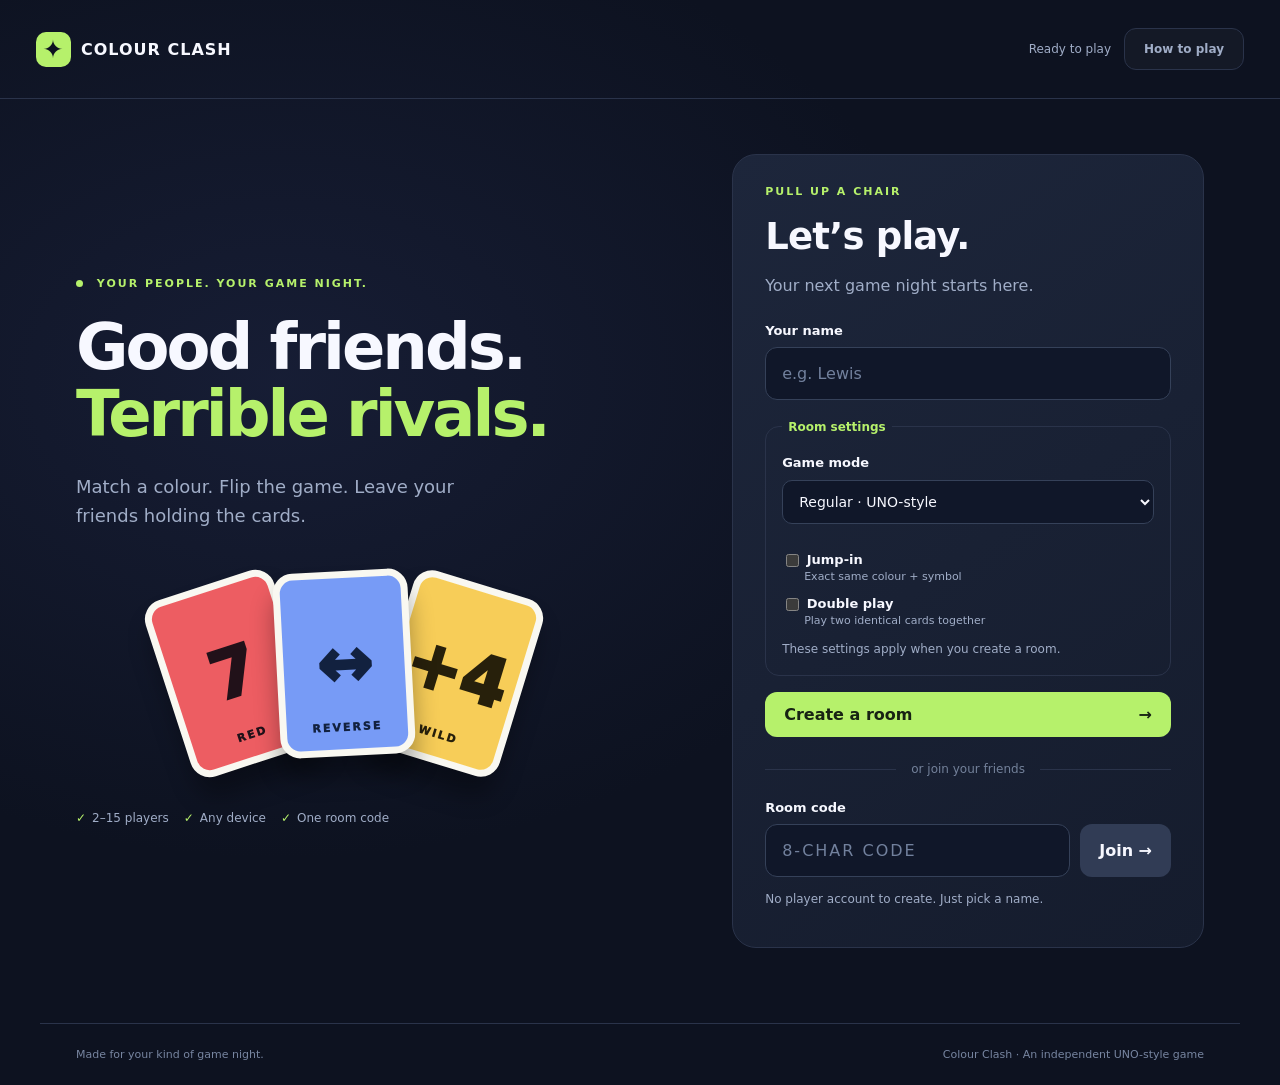
==== index.html @ d283948d "Add files via upload" ====
<!doctype html>
<html lang="en">
<head>
<meta charset="utf-8"><meta name="viewport" content="width=device-width, initial-scale=1, viewport-fit=cover">
<meta name="theme-color" content="#12182a"><meta name="apple-mobile-web-app-capable" content="yes"><meta name="apple-mobile-web-app-title" content="Colour Clash">
<meta name="description" content="A colourful card night with your friends. Private rooms for 2–15 players.">
<link rel="manifest" href="manifest.webmanifest"><link rel="apple-touch-icon" href="icon-180.png"><link rel="icon" href="icon-192.png"><link rel="stylesheet" href="style.css">
<title>Colour Clash · Game night, anywhere</title>
<script src="config.js" defer></script><script src="supabase.js" defer></script><script src="app.js" defer></script>
</head>
<body>
<header class="topbar"><a class="brand" href="./" aria-label="Colour Clash home"><span class="brandmark">✦</span> COLOUR CLASH</a><div class="topright"><span id="connection" class="status">Ready to play</span><button id="install" class="quiet" hidden>Install app</button><button id="help" class="quiet">How to play</button></div></header>
<main>
<section id="home" class="home">
 <div class="intro"><div class="eyebrow"><span class="dot"></span> YOUR PEOPLE. YOUR GAME NIGHT.</div><h1>Good friends.<br><span>Terrible rivals.</span></h1><p>Match a colour. Flip the game. Leave your friends holding the cards.</p><div class="hero-cards" aria-hidden="true"><div class="hero-card red">7<span>RED</span></div><div class="hero-card blue">↔<span>REVERSE</span></div><div class="hero-card yellow">+4<span>WILD</span></div></div><div class="features"><span>2–15 players</span><span>Any device</span><span>One room code</span></div></div>
 <div class="entry panel"><span class="eyebrow">PULL UP A CHAIR</span><h2>Let’s play.</h2><p class="muted">Your next game night starts here.</p><label for="name">Your name</label><input id="name" maxlength="20" autocomplete="nickname" placeholder="e.g. Lewis"><fieldset class="settings"><legend>Room settings</legend><label for="mode">Game mode</label><select id="mode"><option value="regular">Regular · UNO-style</option><option value="mercy">No Mercy · UNO-style</option></select><label class="switch"><input id="jumpSetting" type="checkbox"> Jump-in <small>Exact same colour + symbol</small></label><label class="switch"><input id="doubleSetting" type="checkbox"> Double play <small>Play two identical cards together</small></label><p class="small muted">These settings apply when you create a room.</p></fieldset><button id="create" class="primary big">Create a room <span>→</span></button><div class="divider">or join your friends</div><label for="code">Room code</label><div class="joinrow"><input id="code" maxlength="8" autocapitalize="characters" autocomplete="off" spellcheck="false" placeholder="8-CHAR CODE"><button id="join" class="secondary">Join →</button></div><p class="small muted">No player account to create. Just pick a name.</p><button id="resume" class="quiet" hidden>Rejoin your last room →</button><div id="setup" class="notice" hidden>The owner needs to finish setup. Open <strong>START-HERE.html</strong> in the downloaded game folder for instructions.</div></div>
</section>
<section id="room" hidden>
 <div class="roomhead"><div><div class="eyebrow">PRIVATE TABLE · <span id="count"></span></div><h1 id="roomTitle">The waiting room</h1></div><div class="roomtools"><button id="share" class="secondary">Copy invite</button><button id="leave" class="quiet">Leave room</button></div></div>
 <div class="roomcode">ROOM CODE <strong id="roomCode"></strong><span>Share the code with your friends.</span></div>
 <div id="roomSettings" class="roombadges"></div><div id="players" class="players"></div>
 <div id="lobby" class="panel lobby"><div class="eyebrow">GET EVERYONE IN</div><h2>Room for the whole group.</h2><p id="lobbyText" class="muted"></p><button id="start" class="primary big">Deal the cards →</button><p class="small muted">Two decks. Seven cards each. One winner.</p></div>
 <div id="game" hidden>
  <div class="table"><div class="tabletop"><span id="turnText"></span><span id="timer"></span></div><div class="piles"><div><div class="card back"><span>✦</span></div><p>DRAW PILE</p></div><div><div id="discard"></div><p id="currentColor"></p></div></div><div id="direction" class="muted"></div><p id="event" class="event" role="status"></p></div>
  <div id="winner" class="panel winner" hidden><h2 id="winnerText"></h2><button id="rematch" class="primary">Back to lobby / rematch</button></div>
  <div class="handhead"><div><h2>Your hand <span id="handCount"></span></h2><span id="hint" class="muted"></span></div><div class="actions"><label id="doubleLabel" class="uno" hidden><input id="doublePlay" type="checkbox"> Play two</label><label class="uno"><input id="uno" type="checkbox"> Call ONE CARD</label><button id="rouletteButton" class="secondary" hidden>Choose roulette colour</button><button id="draw" class="secondary">Draw 1</button><button id="pass" class="secondary" hidden>Pass turn</button></div></div>
  <div id="hand" class="hand" aria-label="Your cards"></div>
 </div>
</section>
</main>
<footer>Made for your kind of game night. <span>Colour Clash · An independent UNO-style game</span></footer>
<div id="toast" class="toast" role="alert" hidden></div>
<dialog id="colors"><div class="eyebrow">WILD MOVE</div><h2 id="colorTitle">Choose the next colour.</h2><div class="colorchoices"><button data-color="red" class="red">Red ●</button><button data-color="yellow" class="yellow">Yellow ◆</button><button data-color="green" class="green">Green ▲</button><button data-color="blue" class="blue">Blue ■</button></div><button id="cancelColor" class="quiet">Cancel</button></dialog>
<dialog id="targets"><h2>Swap hands with…</h2><div id="targetList" class="targetlist"></div><button id="cancelTarget" class="quiet">Cancel</button></dialog>
<dialog id="rules"><h2>A quick table talk.</h2><p>Match the colour or symbol of the top card. Be the first to empty your hand.</p><ul><li><b>Skip</b> misses the next player. <b>Reverse</b> changes direction (acts as Skip with two players).</li><li><b>Regular:</b> draw one, then play that drawn card or pass. +2 / +4 draws skip the recipient. No penalty stacking. Wild +4 requires having no cards of the current colour.</li><li><b>No Mercy:</b> draw until a playable card, then play it. Stack an equal-or-higher draw card, or take the full penalty and miss your turn. At 25 cards you are eliminated.</li><li><b>No Mercy extras:</b> 7 swaps hands; 0 passes everyone's hands; Discard All removes that colour; Skip All gives you another turn. There are coloured +4, Wild Reverse +4, +6, +10 and Colour Roulette cards.</li><li><b>Roulette:</b> the next player chooses a colour and draws until it appears, then misses their turn. Wild cards do not match.</li><li><b>Jump-in, if on:</b> play an exact colour-and-symbol match out of turn. Play continues from you. Not available while a draw stack or roulette is pending.</li><li><b>Double play, if on:</b> tick Play two, then select one of two identical cards. Draw amounts add; other effects happen once. After drawing, you can play only the drawn card.</li><li>Tick <b>Call ONE CARD</b> before leaving one card in the hand you are playing. Forget and you automatically draw two. Swap/pass effects do not trigger extra calls.</li><li>Each turn lasts two minutes. On timeout, you take any pending penalty, or draw one if you have not drawn, then pass. Roulette timeout chooses red.</li></ul><p class="small muted">House-rule adaptation for 2–15 players, using two decks. Finishing your hand wins immediately, before its final action. UNO calls are automatic penalties; there are no challenges or points. Online connection required.</p><h3>Add to your home screen</h3><p><b>iPhone:</b> Open in Safari → Share → Add to Home Screen → Add. Enable Open as Web App if shown.</p><p><b>Android:</b> Open in Chrome → ⋮ → Add to home screen / Install app.</p><p class="small muted">Install before joining a room. A home-screen app may have a separate player session from your browser. Keep the app open during your turn.</p><button id="closeRules" class="primary">Got it</button></dialog>
</body></html>
---- style.css ----
:root{color-scheme:dark;--bg:#0d1220;--panel:#171e30;--line:#2a334a;--text:#f7f8ff;--muted:#a0adc7;--accent:#b6f16b}*{box-sizing:border-box}body{margin:0;background:radial-gradient(ellipse at 22% 35%,#20284980,transparent 48%),var(--bg);color:var(--text);font-family:Inter,ui-sans-serif,system-ui,-apple-system,BlinkMacSystemFont,"Segoe UI",sans-serif;min-height:100vh}button,input{font:inherit}button{cursor:pointer;border:0;border-radius:12px;padding:13px 19px;font-weight:750;transition:transform .15s,background .15s}button:hover:not(:disabled){transform:translateY(-2px)}button:disabled{opacity:.42;cursor:not-allowed}button:focus-visible,a:focus-visible,input:focus-visible{outline:3px solid #b6f16b;outline-offset:4px}[hidden]{display:none!important}.topbar{max-width:1300px;margin:auto;padding:28px 36px;display:flex;align-items:center;justify-content:space-between;border-bottom:1px solid var(--line);gap:12px}.brand{font-size:16px;letter-spacing:1px;font-weight:900;display:flex;align-items:center;gap:10px;color:inherit;text-decoration:none}.brandmark{background:var(--accent);color:var(--bg);font-size:25px;border-radius:10px;width:35px;height:35px;display:grid;place-items:center}.topright{display:flex;align-items:center;gap:13px}.status{font-size:12px;color:var(--muted)}main{max-width:1200px;margin:auto;padding:55px 36px}.home{display:grid;grid-template-columns:1.2fr 1fr;gap:90px;align-items:center;min-height:610px}.eyebrow{font-size:11px;font-weight:800;letter-spacing:2px;color:var(--accent)}.dot{display:inline-block;width:7px;height:7px;border-radius:50%;background:var(--accent);margin-right:8px}h1{font-size:clamp(40px,5vw,68px);line-height:1.06;letter-spacing:-3px;margin:24px 0}h1 span{color:var(--accent)}h2{font-size:27px;letter-spacing:-.8px;margin:12px 0}.intro>p{font-size:18px;line-height:1.6;max-width:390px;color:var(--muted)}.hero-cards{height:245px;display:flex;justify-content:center;align-items:center;margin:20px 30px 15px 0}.hero-card{width:135px;height:185px;border:7px solid #f9f8f1;border-radius:20px;display:flex;align-items:center;justify-content:center;position:relative;box-shadow:0 20px 25px #0005;font-size:67px;font-weight:950}.hero-card span{position:absolute;bottom:15px;font-size:11px;letter-spacing:2px}.hero-card:first-child{transform:rotate(-18deg);margin-right:-23px}.hero-card:nth-child(2){transform:rotate(-3deg) translateY(-10px);z-index:1}.hero-card:last-child{transform:rotate(17deg);margin-left:-23px}.red{background:#ed5d62;color:#211119}.yellow{background:#f7cd58;color:#27200b}.green{background:#78d5a3;color:#0d2820}.blue{background:#779bf6;color:#12213f}.wild{background:conic-gradient(from 30deg,#779bf6,#78d5a3,#f7cd58,#ed5d62,#779bf6);color:#141a29}.features{display:flex;gap:15px;color:var(--muted);font-size:12px}.features span:before{content:'✓';color:var(--accent);margin-right:6px}.panel{background:linear-gradient(145deg,#1d263b,#151c2d);border:1px solid var(--line);border-radius:24px;padding:32px}.entry h2{font-size:37px;margin-top:16px}.muted{color:var(--muted)}p{line-height:1.55}.small{font-size:12px;line-height:1.7}.entry label{display:block;margin:24px 0 9px;font-size:13px;font-weight:700}input:not([type=checkbox]){width:100%;min-width:0;padding:16px;border:1px solid #354159;border-radius:12px;background:#101729;color:var(--text);font-size:16px}input::placeholder{color:#72819d}.primary{background:var(--accent);color:#172313}.secondary{background:#313c55;color:#f7f8ff}.quiet{background:#ffffff07;color:var(--muted);border:1px solid var(--line);font-size:12px}.big{width:100%;margin-top:16px;display:flex;justify-content:space-between;align-items:center}.divider{display:flex;align-items:center;gap:15px;color:#73819a;font-size:12px;margin-top:25px}.divider:before,.divider:after{content:'';height:1px;flex:1;background:var(--line)}.joinrow{display:flex;gap:10px}.joinrow button{white-space:nowrap}#code{text-transform:uppercase;letter-spacing:2px}.notice{background:#493d22;border:1px solid #856f35;padding:13px;margin-top:16px;border-radius:12px;font-size:13px}footer{max-width:1200px;margin:20px auto 0;padding:24px 36px;border-top:1px solid var(--line);font-size:11px;color:#7785a0;display:flex;justify-content:space-between;gap:15px}.roomhead{display:flex;justify-content:space-between;align-items:center;gap:12px}.roomhead h1{font-size:38px;letter-spacing:-1.5px;margin:12px 0 22px}.roomtools{display:flex;gap:10px}.roomcode{display:flex;gap:18px;align-items:center;font-size:11px;color:var(--muted);letter-spacing:1px}.roomcode strong{font-size:24px;color:var(--accent);letter-spacing:4px}.roomcode span{letter-spacing:0}.players{display:flex;gap:10px;overflow-x:auto;padding:22px 2px}.player{min-width:110px;background:var(--panel);padding:12px;border-radius:14px;border:1px solid var(--line)}.player.active{border-color:var(--accent);background:#263527}.player .avatar{display:inline-grid;place-items:center;width:26px;height:26px;border-radius:50%;background:#35445e;margin-right:6px;font-size:12px;font-weight:800}.player b{font-size:13px;overflow-wrap:anywhere}.player p{margin:8px 0 0;font-size:11px;color:var(--muted)}.lobby{text-align:center;padding:55px 25px}.lobby .big{max-width:290px;margin:25px auto 15px}.table{border:1px solid #354d48;background:radial-gradient(ellipse,#24403c,#172f30 60%,#142b2b);border-radius:28px;min-height:330px;text-align:center;padding:22px 30px;box-shadow:inset 0 0 0 7px #ffffff03}.tabletop{display:flex;justify-content:space-between;font-size:13px;color:#daead8;font-weight:750}.piles{display:flex;gap:55px;justify-content:center;margin:25px 0 8px}.piles p{font-size:10px;font-weight:850;letter-spacing:2px}.card{width:92px;height:133px;border:5px solid #f4f4eb;border-radius:13px;display:inline-flex;align-items:center;justify-content:center;font-size:33px;font-weight:950;box-shadow:0 7px 10px #0003;position:relative;flex-shrink:0}.card small{position:absolute;bottom:9px;font-size:9px;letter-spacing:.6px}.card .corner{position:absolute;left:6px;top:6px;font-size:13px}.card.back{background:repeating-linear-gradient(45deg,#273f50,#273f50 5px,#1d3443 5px,#1d3443 10px);color:var(--accent)}.card.back span{font-size:60px}.event{font-size:13px;color:#dde9d9;margin-bottom:0;min-height:21px}.handhead{display:flex;align-items:center;justify-content:space-between;gap:15px;margin-top:25px}.handhead h2{font-size:22px}.handhead h2 span{font-size:13px;color:var(--muted);font-weight:500;margin-left:8px}.handhead .muted{font-size:12px}.actions{display:flex;align-items:center;gap:10px}.uno{font-size:12px;background:#263427;color:#b6f16b;border:1px solid #405e32;border-radius:10px;padding:12px;white-space:nowrap}input[type=checkbox]{accent-color:#b6f16b;vertical-align:middle}.hand{display:flex;gap:10px;overflow-x:auto;padding:23px 4px 25px;min-height:183px}.hand .card{padding:0}.hand .card:disabled{opacity:.45}.hand .card:not(:disabled){box-shadow:0 0 0 2px #b6f16b,0 8px 12px #0005}.winner{text-align:center;margin-top:20px;border-color:var(--accent)}dialog{width:min(520px,92vw);border:1px solid #46516d;border-radius:24px;background:#1b2337;color:var(--text);padding:30px;max-height:85dvh}dialog::backdrop{background:#020711bb;backdrop-filter:blur(7px)}dialog p,dialog li{color:var(--muted);line-height:1.7;font-size:14px}dialog li{margin:8px 0}dialog ul{padding-left:20px}.colorchoices{display:grid;grid-template-columns:1fr 1fr;gap:10px;margin:24px 0}.toast{position:fixed;bottom:25px;left:50%;transform:translateX(-50%);background:#faf4e6;color:#192132;border-radius:14px;padding:16px 24px;box-shadow:0 12px 40px #0008;width:max-content;max-width:90vw;z-index:20;font-size:14px}body.waiting{cursor:progress}@media(max-width:800px){.home{gap:35px;grid-template-columns:1fr 1fr}main{padding:35px 22px}.topbar{padding:20px 22px}.intro h1{font-size:48px}.hero-card{width:100px;height:145px;font-size:48px}.hero-cards{height:200px}.features{flex-wrap:wrap;gap:10px}.panel{padding:24px}.status{display:none}.handhead{align-items:flex-start;flex-direction:column}.actions{width:100%;flex-wrap:wrap}.roomtools{flex-wrap:wrap}.roomcode span{display:none}}@media(max-width:580px){.home{grid-template-columns:1fr;gap:25px;min-height:0}.intro h1{font-size:48px;margin:20px 0}.intro>p{font-size:16px}.hero-cards{height:170px;margin:15px auto}.hero-card{width:100px;height:139px;font-size:48px}.features{justify-content:center}.entry{margin-top:8px}.brand{font-size:12px;letter-spacing:.5px}.topright{gap:5px}.topright .quiet{font-size:10px;padding:10px}.topbar{padding:16px}.brandmark{width:28px;height:28px;font-size:22px}main{padding:25px 16px}.roomhead{align-items:flex-start}.roomhead h1{font-size:28px}.roomtools{max-width:120px;justify-content:flex-end}.roomtools button{font-size:11px;padding:10px}.roomcode{gap:10px}.roomcode strong{font-size:21px}.table{padding:20px 14px;border-radius:21px}.piles{gap:42px}.tabletop{font-size:12px}.hand{margin-right:-16px}.card{width:82px;height:119px}.actions button{padding:12px;font-size:12px}.uno{padding:11px;font-size:11px}footer{padding:22px 16px;flex-direction:column;font-size:10px}.handhead h2{margin-top:0}}@media(prefers-reduced-motion:reduce){*{transition:none!important}}

.settings{border:1px solid var(--line);border-radius:14px;margin:20px 0 0;padding:16px}.settings legend{font-size:12px;color:var(--accent);font-weight:700;padding:0 6px}.settings label{margin:5px 0 10px}.settings select{width:100%;background:#101729;color:var(--text);border:1px solid #354159;border-radius:10px;padding:12px;font:inherit;font-size:14px;margin-bottom:15px}.settings .switch{font-size:13px;margin:12px 0}.switch small{display:block;font-weight:400;color:var(--muted);margin-left:22px;font-size:11px}.settings p{margin-bottom:0}.roombadges{display:flex;flex-wrap:wrap;gap:8px;margin-top:15px}.roombadges span{font-size:11px;padding:6px 10px;background:#242e45;color:#c6d4ec;border-radius:6px}.player.out{opacity:.45}.targetlist{display:grid;gap:9px;margin:20px 0;max-height:45vh;overflow:auto}.card.long{font-size:24px}.entry{padding-top:25px;padding-bottom:25px}.intro{align-self:center}.handhead{flex-wrap:wrap}.actions{flex-wrap:wrap}.handhead .actions{max-width:650px}
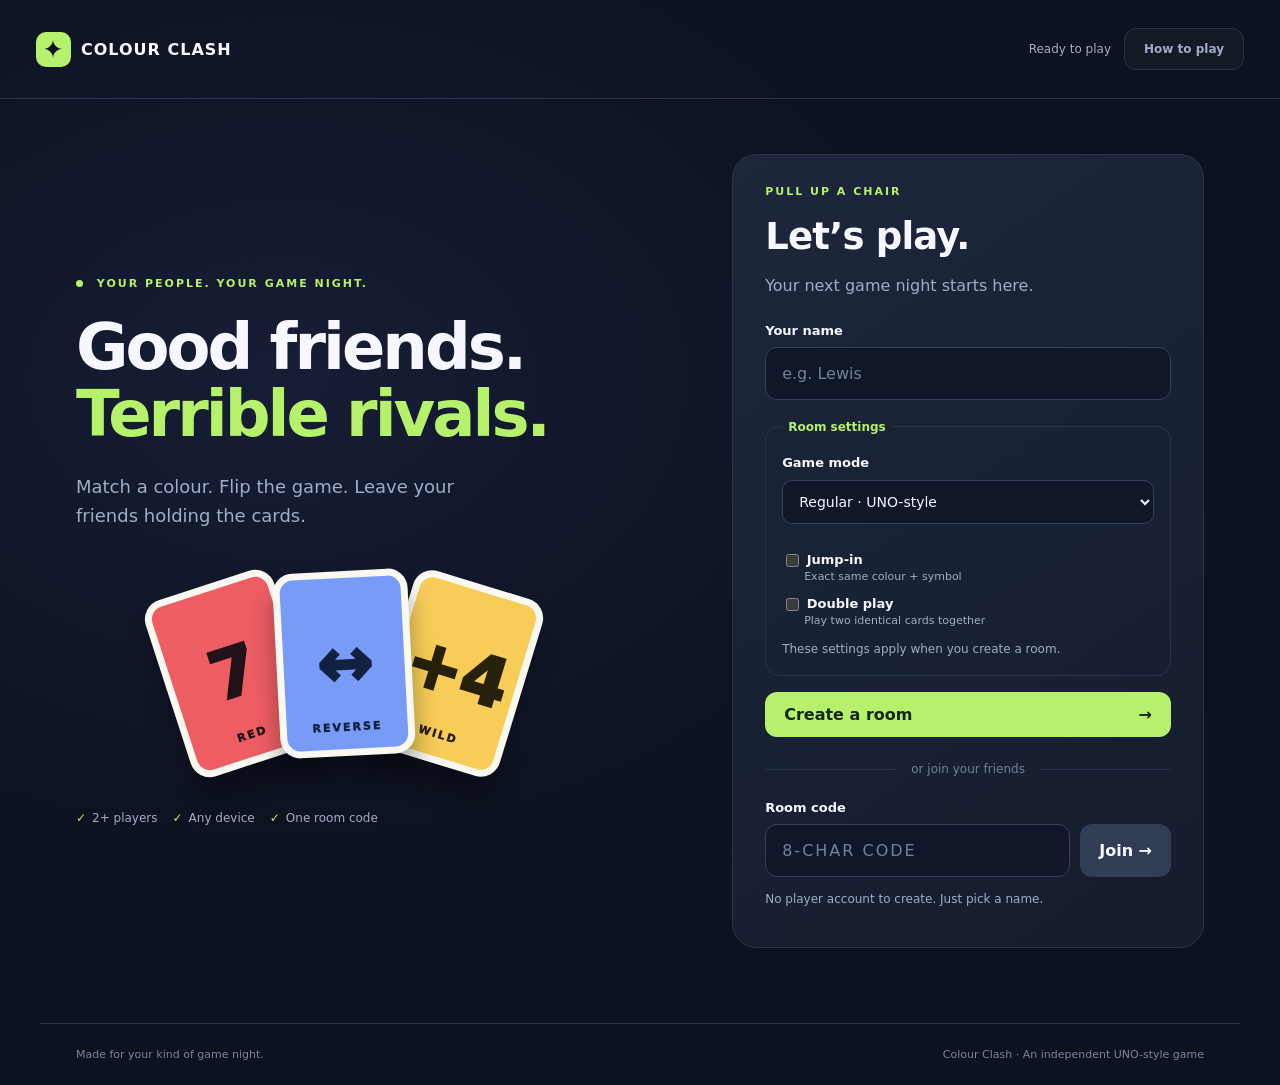
==== commit 6c2e2c45: "Add files via upload" ====
--- a/index.html
+++ b/index.html
@@ -3,7 +3,7 @@
 <head>
 <meta charset="utf-8"><meta name="viewport" content="width=device-width, initial-scale=1, viewport-fit=cover">
 <meta name="theme-color" content="#12182a"><meta name="apple-mobile-web-app-capable" content="yes"><meta name="apple-mobile-web-app-title" content="Colour Clash">
-<meta name="description" content="A colourful card night with your friends. Private rooms for 2–15 players.">
+<meta name="description" content="A colourful card night with your friends. Private rooms for 2+ players.">
 <link rel="manifest" href="manifest.webmanifest"><link rel="apple-touch-icon" href="icon-180.png"><link rel="icon" href="icon-192.png"><link rel="stylesheet" href="style.css">
 <title>Colour Clash · Game night, anywhere</title>
 <script src="config.js" defer></script><script src="supabase.js" defer></script><script src="app.js" defer></script>
@@ -12,14 +12,14 @@
 <header class="topbar"><a class="brand" href="./" aria-label="Colour Clash home"><span class="brandmark">✦</span> COLOUR CLASH</a><div class="topright"><span id="connection" class="status">Ready to play</span><button id="install" class="quiet" hidden>Install app</button><button id="help" class="quiet">How to play</button></div></header>
 <main>
 <section id="home" class="home">
- <div class="intro"><div class="eyebrow"><span class="dot"></span> YOUR PEOPLE. YOUR GAME NIGHT.</div><h1>Good friends.<br><span>Terrible rivals.</span></h1><p>Match a colour. Flip the game. Leave your friends holding the cards.</p><div class="hero-cards" aria-hidden="true"><div class="hero-card red">7<span>RED</span></div><div class="hero-card blue">↔<span>REVERSE</span></div><div class="hero-card yellow">+4<span>WILD</span></div></div><div class="features"><span>2–15 players</span><span>Any device</span><span>One room code</span></div></div>
- <div class="entry panel"><span class="eyebrow">PULL UP A CHAIR</span><h2>Let’s play.</h2><p class="muted">Your next game night starts here.</p><label for="name">Your name</label><input id="name" maxlength="20" autocomplete="nickname" placeholder="e.g. Lewis"><fieldset class="settings"><legend>Room settings</legend><label for="mode">Game mode</label><select id="mode"><option value="regular">Regular · UNO-style</option><option value="mercy">No Mercy · UNO-style</option></select><label class="switch"><input id="jumpSetting" type="checkbox"> Jump-in <small>Exact same colour + symbol</small></label><label class="switch"><input id="doubleSetting" type="checkbox"> Double play <small>Play two identical cards together</small></label><p class="small muted">These settings apply when you create a room.</p></fieldset><button id="create" class="primary big">Create a room <span>→</span></button><div class="divider">or join your friends</div><label for="code">Room code</label><div class="joinrow"><input id="code" maxlength="8" autocapitalize="characters" autocomplete="off" spellcheck="false" placeholder="8-CHAR CODE"><button id="join" class="secondary">Join →</button></div><p class="small muted">No player account to create. Just pick a name.</p><button id="resume" class="quiet" hidden>Rejoin your last room →</button><div id="setup" class="notice" hidden>The owner needs to finish setup. Open <strong>START-HERE.html</strong> in the downloaded game folder for instructions.</div></div>
+ <div class="intro"><div class="eyebrow"><span class="dot"></span> YOUR PEOPLE. YOUR GAME NIGHT.</div><h1>Good friends.<br><span>Terrible rivals.</span></h1><p>Match a colour. Flip the game. Leave your friends holding the cards.</p><div class="hero-cards" aria-hidden="true"><div class="hero-card red">7<span>RED</span></div><div class="hero-card blue">↔<span>REVERSE</span></div><div class="hero-card yellow">+4<span>WILD</span></div></div><div class="features"><span>2+ players</span><span>Any device</span><span>One room code</span></div></div>
+ <div class="entry panel"><span class="eyebrow">PULL UP A CHAIR</span><h2>Let’s play.</h2><p class="muted">Your next game night starts here.</p><label for="name">Your name</label><input id="name" maxlength="20" autocomplete="nickname" placeholder="e.g. Lewis"><fieldset class="settings"><legend>Room settings</legend><label for="mode">Game mode</label><select id="mode"><option value="regular">Regular · UNO-style</option><option value="mercy">No Mercy · UNO-style</option></select><label id="eliminationOption" class="switch" hidden><input id="eliminationSetting" type="checkbox"> Eliminate at 25 cards <small>No Mercy only · off by default</small></label><label class="switch"><input id="jumpSetting" type="checkbox"> Jump-in <small>Exact same colour + symbol</small></label><label class="switch"><input id="doubleSetting" type="checkbox"> Double play <small>Play two identical cards together</small></label><p class="small muted">These settings apply when you create a room.</p></fieldset><button id="create" class="primary big">Create a room <span>→</span></button><div class="divider">or join your friends</div><label for="code">Room code</label><div class="joinrow"><input id="code" maxlength="8" autocapitalize="characters" autocomplete="off" spellcheck="false" placeholder="8-CHAR CODE"><button id="join" class="secondary">Join →</button></div><p class="small muted">No player account to create. Just pick a name.</p><button id="resume" class="quiet" hidden>Rejoin your last room →</button><div id="setup" class="notice" hidden>The owner needs to finish setup. Open <strong>START-HERE.html</strong> in the downloaded game folder for instructions.</div></div>
 </section>
 <section id="room" hidden>
  <div class="roomhead"><div><div class="eyebrow">PRIVATE TABLE · <span id="count"></span></div><h1 id="roomTitle">The waiting room</h1></div><div class="roomtools"><button id="share" class="secondary">Copy invite</button><button id="leave" class="quiet">Leave room</button></div></div>
  <div class="roomcode">ROOM CODE <strong id="roomCode"></strong><span>Share the code with your friends.</span></div>
  <div id="roomSettings" class="roombadges"></div><div id="players" class="players"></div>
- <div id="lobby" class="panel lobby"><div class="eyebrow">GET EVERYONE IN</div><h2>Room for the whole group.</h2><p id="lobbyText" class="muted"></p><button id="start" class="primary big">Deal the cards →</button><p class="small muted">Two decks. Seven cards each. One winner.</p></div>
+ <div id="lobby" class="panel lobby"><div class="eyebrow">GET EVERYONE IN</div><h2>Room for the whole group.</h2><p id="lobbyText" class="muted"></p><button id="start" class="primary big">Deal the cards →</button><p class="small muted">Seven cards each. The deck scales to your group. One winner.</p></div>
  <div id="game" hidden>
   <div class="table"><div class="tabletop"><span id="turnText"></span><span id="timer"></span></div><div class="piles"><div><div class="card back"><span>✦</span></div><p>DRAW PILE</p></div><div><div id="discard"></div><p id="currentColor"></p></div></div><div id="direction" class="muted"></div><p id="event" class="event" role="status"></p></div>
   <div id="winner" class="panel winner" hidden><h2 id="winnerText"></h2><button id="rematch" class="primary">Back to lobby / rematch</button></div>
@@ -32,5 +32,5 @@
 <div id="toast" class="toast" role="alert" hidden></div>
 <dialog id="colors"><div class="eyebrow">WILD MOVE</div><h2 id="colorTitle">Choose the next colour.</h2><div class="colorchoices"><button data-color="red" class="red">Red ●</button><button data-color="yellow" class="yellow">Yellow ◆</button><button data-color="green" class="green">Green ▲</button><button data-color="blue" class="blue">Blue ■</button></div><button id="cancelColor" class="quiet">Cancel</button></dialog>
 <dialog id="targets"><h2>Swap hands with…</h2><div id="targetList" class="targetlist"></div><button id="cancelTarget" class="quiet">Cancel</button></dialog>
-<dialog id="rules"><h2>A quick table talk.</h2><p>Match the colour or symbol of the top card. Be the first to empty your hand.</p><ul><li><b>Skip</b> misses the next player. <b>Reverse</b> changes direction (acts as Skip with two players).</li><li><b>Regular:</b> draw one, then play that drawn card or pass. +2 / +4 draws skip the recipient. No penalty stacking. Wild +4 requires having no cards of the current colour.</li><li><b>No Mercy:</b> draw until a playable card, then play it. Stack an equal-or-higher draw card, or take the full penalty and miss your turn. At 25 cards you are eliminated.</li><li><b>No Mercy extras:</b> 7 swaps hands; 0 passes everyone's hands; Discard All removes that colour; Skip All gives you another turn. There are coloured +4, Wild Reverse +4, +6, +10 and Colour Roulette cards.</li><li><b>Roulette:</b> the next player chooses a colour and draws until it appears, then misses their turn. Wild cards do not match.</li><li><b>Jump-in, if on:</b> play an exact colour-and-symbol match out of turn. Play continues from you. Not available while a draw stack or roulette is pending.</li><li><b>Double play, if on:</b> tick Play two, then select one of two identical cards. Draw amounts add; other effects happen once. After drawing, you can play only the drawn card.</li><li>Tick <b>Call ONE CARD</b> before leaving one card in the hand you are playing. Forget and you automatically draw two. Swap/pass effects do not trigger extra calls.</li><li>Each turn lasts two minutes. On timeout, you take any pending penalty, or draw one if you have not drawn, then pass. Roulette timeout chooses red.</li></ul><p class="small muted">House-rule adaptation for 2–15 players, using two decks. Finishing your hand wins immediately, before its final action. UNO calls are automatic penalties; there are no challenges or points. Online connection required.</p><h3>Add to your home screen</h3><p><b>iPhone:</b> Open in Safari → Share → Add to Home Screen → Add. Enable Open as Web App if shown.</p><p><b>Android:</b> Open in Chrome → ⋮ → Add to home screen / Install app.</p><p class="small muted">Install before joining a room. A home-screen app may have a separate player session from your browser. Keep the app open during your turn.</p><button id="closeRules" class="primary">Got it</button></dialog>
+<dialog id="rules"><h2>A quick table talk.</h2><p>Match the colour or symbol of the top card. Be the first to empty your hand.</p><ul><li><b>Skip</b> misses the next player. <b>Reverse</b> changes direction (acts as Skip with two players).</li><li><b>Regular:</b> draw one, then play that drawn card or pass. +2 / +4 draws skip the recipient. No penalty stacking. Wild +4 requires having no cards of the current colour.</li><li><b>No Mercy:</b> draw until a playable card, then play it. Stack an equal-or-higher draw card, or take the full penalty and miss your turn. The optional 25-card elimination rule applies only if the host enables it.</li><li><b>No Mercy extras:</b> 7 swaps hands; 0 passes everyone's hands; Discard All removes that colour; Skip All gives you another turn. There are coloured +4, Wild Reverse +4, +6, +10 and Colour Roulette cards.</li><li><b>Roulette:</b> the next player chooses a colour and draws until it appears, then misses their turn. Wild cards do not match.</li><li><b>Jump-in, if on:</b> play an exact colour-and-symbol match out of turn. Play continues from you. Not available while a draw stack or roulette is pending.</li><li><b>Double play, if on:</b> tick Play two, then select one of two identical cards. Draw amounts add; other effects happen once. After drawing, you can play only the drawn card.</li><li>Tick <b>Call ONE CARD</b> before leaving one card in the hand you are playing. Forget and you automatically draw two. Swap/pass effects do not trigger extra calls.</li><li><b>Starting order:</b> the host arranges the numbered list in the lobby. Player 1 starts. Jump-ins continue from the jumper; reverses, skips and eliminated players affect the next turn.</li><li><b>Forced pickup:</b> taking a draw-card penalty ends your turn. A normal single draw in Regular may be played immediately if legal.</li><li>Each turn lasts two minutes. On timeout, you take any pending penalty, or draw one if you have not drawn, then pass. Roulette timeout chooses red.</li></ul><p class="small muted">House-rule adaptation for 2+ players, using two decks. Finishing your hand wins immediately, before its final action. UNO calls are automatic penalties; there are no challenges or points. Online connection required.</p><h3>Add to your home screen</h3><p><b>iPhone:</b> Open in Safari → Share → Add to Home Screen → Add. Enable Open as Web App if shown.</p><p><b>Android:</b> Open in Chrome → ⋮ → Add to home screen / Install app.</p><p class="small muted">Install before joining a room. A home-screen app may have a separate player session from your browser. Keep the app open during your turn.</p><button id="closeRules" class="primary">Got it</button></dialog>
 </body></html>
--- a/style.css
+++ b/style.css
@@ -2,3 +2,48 @@
 :root{color-scheme:dark;--bg:#0d1220;--panel:#171e30;--line:#2a334a;--text:#f7f8ff;--muted:#a0adc7;--accent:#b6f16b}*{box-sizing:border-box}body{margin:0;background:radial-gradient(ellipse at 22% 35%,#20284980,transparent 48%),var(--bg);color:var(--text);font-family:Inter,ui-sans-serif,system-ui,-apple-system,BlinkMacSystemFont,"Segoe UI",sans-serif;min-height:100vh}button,input{font:inherit}button{cursor:pointer;border:0;border-radius:12px;padding:13px 19px;font-weight:750;transition:transform .15s,background .15s}button:hover:not(:disabled){transform:translateY(-2px)}button:disabled{opacity:.42;cursor:not-allowed}button:focus-visible,a:focus-visible,input:focus-visible{outline:3px solid #b6f16b;outline-offset:4px}[hidden]{display:none!important}.topbar{max-width:1300px;margin:auto;padding:28px 36px;display:flex;align-items:center;justify-content:space-between;border-bottom:1px solid var(--line);gap:12px}.brand{font-size:16px;letter-spacing:1px;font-weight:900;display:flex;align-items:center;gap:10px;color:inherit;text-decoration:none}.brandmark{background:var(--accent);color:var(--bg);font-size:25px;border-radius:10px;width:35px;height:35px;display:grid;place-items:center}.topright{display:flex;align-items:center;gap:13px}.status{font-size:12px;color:var(--muted)}main{max-width:1200px;margin:auto;padding:55px 36px}.home{display:grid;grid-template-columns:1.2fr 1fr;gap:90px;align-items:center;min-height:610px}.eyebrow{font-size:11px;font-weight:800;letter-spacing:2px;color:var(--accent)}.dot{display:inline-block;width:7px;height:7px;border-radius:50%;background:var(--accent);margin-right:8px}h1{font-size:clamp(40px,5vw,68px);line-height:1.06;letter-spacing:-3px;margin:24px 0}h1 span{color:var(--accent)}h2{font-size:27px;letter-spacing:-.8px;margin:12px 0}.intro>p{font-size:18px;line-height:1.6;max-width:390px;color:var(--muted)}.hero-cards{height:245px;display:flex;justify-content:center;align-items:center;margin:20px 30px 15px 0}.hero-card{width:135px;height:185px;border:7px solid #f9f8f1;border-radius:20px;display:flex;align-items:center;justify-content:center;position:relative;box-shadow:0 20px 25px #0005;font-size:67px;font-weight:950}.hero-card span{position:absolute;bottom:15px;font-size:11px;letter-spacing:2px}.hero-card:first-child{transform:rotate(-18deg);margin-right:-23px}.hero-card:nth-child(2){transform:rotate(-3deg) translateY(-10px);z-index:1}.hero-card:last-child{transform:rotate(17deg);margin-left:-23px}.red{background:#ed5d62;color:#211119}.yellow{background:#f7cd58;color:#27200b}.green{background:#78d5a3;color:#0d2820}.blue{background:#779bf6;color:#12213f}.wild{background:conic-gradient(from 30deg,#779bf6,#78d5a3,#f7cd58,#ed5d62,#779bf6);color:#141a29}.features{display:flex;gap:15px;color:var(--muted);font-size:12px}.features span:before{content:'✓';color:var(--accent);margin-right:6px}.panel{background:linear-gradient(145deg,#1d263b,#151c2d);border:1px solid var(--line);border-radius:24px;padding:32px}.entry h2{font-size:37px;margin-top:16px}.muted{color:var(--muted)}p{line-height:1.55}.small{font-size:12px;line-height:1.7}.entry label{display:block;margin:24px 0 9px;font-size:13px;font-weight:700}input:not([type=checkbox]){width:100%;min-width:0;padding:16px;border:1px solid #354159;border-radius:12px;background:#101729;color:var(--text);font-size:16px}input::placeholder{color:#72819d}.primary{background:var(--accent);color:#172313}.secondary{background:#313c55;color:#f7f8ff}.quiet{background:#ffffff07;color:var(--muted);border:1px solid var(--line);font-size:12px}.big{width:100%;margin-top:16px;display:flex;justify-content:space-between;align-items:center}.divider{display:flex;align-items:center;gap:15px;color:#73819a;font-size:12px;margin-top:25px}.divider:before,.divider:after{content:'';height:1px;flex:1;background:var(--line)}.joinrow{display:flex;gap:10px}.joinrow button{white-space:nowrap}#code{text-transform:uppercase;letter-spacing:2px}.notice{background:#493d22;border:1px solid #856f35;padding:13px;margin-top:16px;border-radius:12px;font-size:13px}footer{max-width:1200px;margin:20px auto 0;padding:24px 36px;border-top:1px solid var(--line);font-size:11px;color:#7785a0;display:flex;justify-content:space-between;gap:15px}.roomhead{display:flex;justify-content:space-between;align-items:center;gap:12px}.roomhead h1{font-size:38px;letter-spacing:-1.5px;margin:12px 0 22px}.roomtools{display:flex;gap:10px}.roomcode{display:flex;gap:18px;align-items:center;font-size:11px;color:var(--muted);letter-spacing:1px}.roomcode strong{font-size:24px;color:var(--accent);letter-spacing:4px}.roomcode span{letter-spacing:0}.players{display:flex;gap:10px;overflow-x:auto;padding:22px 2px}.player{min-width:110px;background:var(--panel);padding:12px;border-radius:14px;border:1px solid var(--line)}.player.active{border-color:var(--accent);background:#263527}.player .avatar{display:inline-grid;place-items:center;width:26px;height:26px;border-radius:50%;background:#35445e;margin-right:6px;font-size:12px;font-weight:800}.player b{font-size:13px;overflow-wrap:anywhere}.player p{margin:8px 0 0;font-size:11px;color:var(--muted)}.lobby{text-align:center;padding:55px 25px}.lobby .big{max-width:290px;margin:25px auto 15px}.table{border:1px solid #354d48;background:radial-gradient(ellipse,#24403c,#172f30 60%,#142b2b);border-radius:28px;min-height:330px;text-align:center;padding:22px 30px;box-shadow:inset 0 0 0 7px #ffffff03}.tabletop{display:flex;justify-content:space-between;font-size:13px;color:#daead8;font-weight:750}.piles{display:flex;gap:55px;justify-content:center;margin:25px 0 8px}.piles p{font-size:10px;font-weight:850;letter-spacing:2px}.card{width:92px;height:133px;border:5px solid #f4f4eb;border-radius:13px;display:inline-flex;align-items:center;justify-content:center;font-size:33px;font-weight:950;box-shadow:0 7px 10px #0003;position:relative;flex-shrink:0}.card small{position:absolute;bottom:9px;font-size:9px;letter-spacing:.6px}.card .corner{position:absolute;left:6px;top:6px;font-size:13px}.card.back{background:repeating-linear-gradient(45deg,#273f50,#273f50 5px,#1d3443 5px,#1d3443 10px);color:var(--accent)}.card.back span{font-size:60px}.event{font-size:13px;color:#dde9d9;margin-bottom:0;min-height:21px}.handhead{display:flex;align-items:center;justify-content:space-between;gap:15px;margin-top:25px}.handhead h2{font-size:22px}.handhead h2 span{font-size:13px;color:var(--muted);font-weight:500;margin-left:8px}.handhead .muted{font-size:12px}.actions{display:flex;align-items:center;gap:10px}.uno{font-size:12px;background:#263427;color:#b6f16b;border:1px solid #405e32;border-radius:10px;padding:12px;white-space:nowrap}input[type=checkbox]{accent-color:#b6f16b;vertical-align:middle}.hand{display:flex;gap:10px;overflow-x:auto;padding:23px 4px 25px;min-height:183px}.hand .card{padding:0}.hand .card:disabled{opacity:.45}.hand .card:not(:disabled){box-shadow:0 0 0 2px #b6f16b,0 8px 12px #0005}.winner{text-align:center;margin-top:20px;border-color:var(--accent)}dialog{width:min(520px,92vw);border:1px solid #46516d;border-radius:24px;background:#1b2337;color:var(--text);padding:30px;max-height:85dvh}dialog::backdrop{background:#020711bb;backdrop-filter:blur(7px)}dialog p,dialog li{color:var(--muted);line-height:1.7;font-size:14px}dialog li{margin:8px 0}dialog ul{padding-left:20px}.colorchoices{display:grid;grid-template-columns:1fr 1fr;gap:10px;margin:24px 0}.toast{position:fixed;bottom:25px;left:50%;transform:translateX(-50%);background:#faf4e6;color:#192132;border-radius:14px;padding:16px 24px;box-shadow:0 12px 40px #0008;width:max-content;max-width:90vw;z-index:20;font-size:14px}body.waiting{cursor:progress}@media(max-width:800px){.home{gap:35px;grid-template-columns:1fr 1fr}main{padding:35px 22px}.topbar{padding:20px 22px}.intro h1{font-size:48px}.hero-card{width:100px;height:145px;font-size:48px}.hero-cards{height:200px}.features{flex-wrap:wrap;gap:10px}.panel{padding:24px}.status{display:none}.handhead{align-items:flex-start;flex-direction:column}.actions{width:100%;flex-wrap:wrap}.roomtools{flex-wrap:wrap}.roomcode span{display:none}}@media(max-width:580px){.home{grid-template-columns:1fr;gap:25px;min-height:0}.intro h1{font-size:48px;margin:20px 0}.intro>p{font-size:16px}.hero-cards{height:170px;margin:15px auto}.hero-card{width:100px;height:139px;font-size:48px}.features{justify-content:center}.entry{margin-top:8px}.brand{font-size:12px;letter-spacing:.5px}.topright{gap:5px}.topright .quiet{font-size:10px;padding:10px}.topbar{padding:16px}.brandmark{width:28px;height:28px;font-size:22px}main{padding:25px 16px}.roomhead{align-items:flex-start}.roomhead h1{font-size:28px}.roomtools{max-width:120px;justify-content:flex-end}.roomtools button{font-size:11px;padding:10px}.roomcode{gap:10px}.roomcode strong{font-size:21px}.table{padding:20px 14px;border-radius:21px}.piles{gap:42px}.tabletop{font-size:12px}.hand{margin-right:-16px}.card{width:82px;height:119px}.actions button{padding:12px;font-size:12px}.uno{padding:11px;font-size:11px}footer{padding:22px 16px;flex-direction:column;font-size:10px}.handhead h2{margin-top:0}}@media(prefers-reduced-motion:reduce){*{transition:none!important}}
 
 .settings{border:1px solid var(--line);border-radius:14px;margin:20px 0 0;padding:16px}.settings legend{font-size:12px;color:var(--accent);font-weight:700;padding:0 6px}.settings label{margin:5px 0 10px}.settings select{width:100%;background:#101729;color:var(--text);border:1px solid #354159;border-radius:10px;padding:12px;font:inherit;font-size:14px;margin-bottom:15px}.settings .switch{font-size:13px;margin:12px 0}.switch small{display:block;font-weight:400;color:var(--muted);margin-left:22px;font-size:11px}.settings p{margin-bottom:0}.roombadges{display:flex;flex-wrap:wrap;gap:8px;margin-top:15px}.roombadges span{font-size:11px;padding:6px 10px;background:#242e45;color:#c6d4ec;border-radius:6px}.player.out{opacity:.45}.targetlist{display:grid;gap:9px;margin:20px 0;max-height:45vh;overflow:auto}.card.long{font-size:24px}.entry{padding-top:25px;padding-bottom:25px}.intro{align-self:center}.handhead{flex-wrap:wrap}.actions{flex-wrap:wrap}.handhead .actions{max-width:650px}
+
+/* Visual update v2: printed card faces and public player hands. */
+.players{display:grid;grid-template-columns:repeat(auto-fit,minmax(120px,1fr));gap:12px;overflow:visible;padding:24px 0;align-items:stretch}
+.player{min-width:0;position:relative;display:flex;flex-direction:column;align-items:center;text-align:center;background:linear-gradient(160deg,#222d46,#161f32);padding:14px 9px 8px;border:1px solid #35405a;border-radius:18px;box-shadow:0 8px 20px #0002;transition:border-color .2s,background .2s}
+.player-name{display:block;width:100%;font-size:14px!important;line-height:1.3;color:#f8faff;overflow-wrap:anywhere;min-height:18px}
+.player-role{font-size:9px;letter-spacing:1.2px;color:#91a2c0;margin-top:5px;min-height:12px}
+.player.me .player-role{color:#b6f16b}.player.active{border-color:#b6f16b;background:linear-gradient(155deg,#314335,#172b29);box-shadow:0 0 0 1px #b6f16b55,0 8px 22px #0003}
+.player.active:before{content:'';position:absolute;top:-4px;left:calc(50% - 12px);width:24px;height:5px;border-radius:5px;background:#b6f16b;box-shadow:0 0 15px #b6f16b77}
+.opponent-hand{position:relative;width:105px;height:67px;margin:9px 0 6px}
+.mini-card{position:absolute;left:calc(50% - 18px);top:6px;width:36px;height:51px;border:2px solid #ecedf3;border-radius:6px;background:repeating-linear-gradient(135deg,#2c4463 0px,#2c4463 3px,#23334e 3px,#23334e 7px);color:#d2f494;display:grid;place-items:center;font-size:22px;box-shadow:0 2px 5px #0005;transform:translate(var(--fan-x),var(--fan-y)) rotate(var(--fan-angle));transform-origin:50% 95%}
+.mini-card:after{content:'';position:absolute;inset:4px;border:1px solid #bdc9dc55;border-radius:3px}
+.player-count{display:flex;justify-content:center;align-items:baseline;gap:5px;min-height:27px;font-size:12px;color:#bac8df;line-height:1.2}
+.player-count strong{color:#fff;font-size:23px;letter-spacing:-.6px}.player.last-card .player-count strong,.player.last-card .player-turn{color:#ffcb6d}
+.player-turn{display:block;font-size:9px;font-weight:850;letter-spacing:1px;line-height:1.5;margin-top:5px;color:#b6f16b;min-height:14px}
+.player.out{opacity:.62}.empty-hand{display:grid;place-items:center;height:60px;font-size:13px;letter-spacing:2px;font-weight:850;color:#a6b3ce}
+.lobby-avatar{width:44px;height:44px;border-radius:15px;background:linear-gradient(135deg,#49648b,#2e3e5d);display:grid;place-items:center;font-size:21px;font-weight:800;margin:13px 0}.player:not(.active) .player-turn{color:#b6f16b}
+.card.face{isolation:isolate;overflow:hidden;width:108px;height:156px;border:5px solid #f4f3ed;border-radius:16px;color:white;background:linear-gradient(145deg,var(--card-light),var(--card-dark));box-shadow:0 2px 0 #9cabc2,0 9px 16px #0005,inset 0 0 0 1px #ffffff40;font-weight:950;padding:0}
+.card.red{--card-light:#ff525d;--card-dark:#ba1736;--card-ink:#ae1730}.card.yellow{--card-light:#ffd246;--card-dark:#e19a08;--card-ink:#885907}.card.green{--card-light:#30c98d;--card-dark:#087950;--card-ink:#08734f}.card.blue{--card-light:#459bff;--card-dark:#2252cb;--card-ink:#2453bb}
+.card.face:after{content:'';position:absolute;inset:0;pointer-events:none;z-index:5;background:linear-gradient(130deg,#ffffff24 0,transparent 40%,transparent 75%,#00000010);border-radius:9px}
+.card-oval{position:absolute;z-index:-1;width:82%;height:74%;border-radius:50%;transform:rotate(29deg);background:#fff8e8;box-shadow:inset 0 0 0 3px #ffffff80;top:12%;left:9%}
+.card-center{position:relative;z-index:1;display:flex;flex-direction:column;align-items:center;justify-content:center;line-height:1;font-size:66px;letter-spacing:-4px;font-style:italic;font-weight:950;color:var(--card-ink);text-shadow:2px 2px 0 #fff,4px 4px 0 #15234225;transform:rotate(-8deg);padding-bottom:7px}
+.card.face .corner{position:absolute;z-index:3;top:6px;left:7px;display:flex;flex-direction:column;align-items:center;line-height:1;gap:2px;color:#fff;font-size:19px;letter-spacing:-1px;text-shadow:1px 1px 0 #0003}
+.card.face .corner i{font-size:8px;font-style:normal;letter-spacing:0}.card.face .corner.opposite{top:auto;left:auto;bottom:6px;right:7px;transform:rotate(180deg)}
+.card.face .card-caption{position:absolute;z-index:2;bottom:21px;left:4px;right:4px;font-size:8px;letter-spacing:.3px;line-height:1.1;text-align:center;color:#fff;font-weight:850;text-shadow:0 1px 3px #0007}
+.card-icon{width:59px;height:59px;display:block;filter:drop-shadow(2px 2px 0 #ffffffaa)}.card-icon svg{width:100%;height:100%;display:block}
+.card.face.wild{--card-ink:#172439;background:linear-gradient(150deg,#253247,#0c1221)}
+.card.wild .card-oval{background:conic-gradient(from -30deg,#ff515d 0 25%,#ffd24d 25% 50%,#31ce94 50% 75%,#509eff 75% 100%);box-shadow:inset 0 0 0 3px #ffffff66}
+.card.wild .card-center{color:#fff;text-shadow:2px 2px 0 #172439,-1px -1px 0 #172439,3px 3px 0 #172439;font-size:45px;letter-spacing:-3px;font-style:normal;transform:rotate(-8deg)}
+.card.wild.long .card-center{font-size:41px}.card.reverse-draw .card-center{font-size:36px;gap:0;padding-bottom:17px}.card.reverse-draw .card-icon{height:34px;width:46px;filter:drop-shadow(1px 1px 0 #172439)}
+.card.wild .corner{font-size:15px}.card.wild .card-caption{bottom:22px;font-size:7px}.roulette-wheel{display:grid;place-items:center;width:53px;height:53px;border-radius:50%;background:#152034;border:3px solid #fff;box-shadow:0 3px 7px #0004;font-size:40px;letter-spacing:0}
+.card.back{width:108px;height:156px;border:5px solid #e7eaf1;border-radius:16px;background:repeating-linear-gradient(135deg,#2c4463 0px,#2c4463 5px,#23334e 5px,#23334e 10px);box-shadow:3px 3px 0 #62708a,6px 6px 0 #d2d9e5,9px 9px 0 #33435a,0 13px 20px #0005;overflow:hidden}
+.card.back:before{content:'';position:absolute;inset:8px;border:1px solid #b6f16b80;border-radius:8px}.card.back span{font-size:63px;color:#c0ed86;text-shadow:0 2px 10px #060f2780}.card.back:after{content:'COLOUR CLASH';position:absolute;bottom:19px;font-size:8px;letter-spacing:1px;color:#d4e4f8}
+.hand{gap:13px;min-height:210px;align-items:center;padding-top:22px;scroll-snap-type:x proximity}.hand .card{scroll-snap-align:start;transition:transform .16s,box-shadow .16s,filter .16s;touch-action:manipulation}.hand .card:disabled{opacity:1;filter:saturate(.8) brightness(.79);box-shadow:0 2px 0 #778297,0 6px 10px #0003}
+.hand .card.playable:not(:disabled){box-shadow:0 0 0 2px #b6f16b,0 0 16px #b6f16b18,0 10px 15px #0006;transform:translateY(-3px)}
+.hand .card.playable:hover:not(:disabled){transform:translateY(-10px) rotate(-2deg);box-shadow:0 0 0 3px #b6f16b,0 13px 22px #0006}.hand .card:focus-visible{outline:3px solid #fff;outline-offset:4px}
+.piles{gap:65px;margin-top:25px}.table{min-height:340px}.roomhead h1{font-size:32px}.handhead h2{font-size:24px}
+@media(min-width:1100px){.players{grid-template-columns:repeat(auto-fit,minmax(124px,1fr))}.players:has(.player:nth-child(9)){grid-template-columns:repeat(8,minmax(0,1fr))}}
+@media(max-width:800px){.players{grid-template-columns:repeat(auto-fit,minmax(106px,1fr));gap:10px}.player-name{font-size:13px!important}.opponent-hand{width:96px}.roomhead h1{font-size:29px}}
+@media(max-width:580px){.players{grid-template-columns:repeat(3,minmax(0,1fr));padding:17px 0;gap:8px}.players:has(.player:nth-child(2):last-child){grid-template-columns:repeat(2,minmax(0,1fr))}.player{padding:10px 5px 5px;border-radius:14px}.player-name{font-size:12px!important}.player-role{font-size:8px;letter-spacing:.6px}.opponent-hand{height:57px;width:87px;margin:6px 0 4px}.mini-card{width:30px;height:44px;left:calc(50% - 15px);font-size:18px}.player-count{font-size:10px;min-height:23px;gap:4px}.player-count strong{font-size:20px}.player-turn{font-size:8px;margin-top:3px}.empty-hand{height:50px}.lobby-avatar{margin:10px 0;width:35px;height:35px;border-radius:10px;font-size:17px}.roomhead h1{font-size:25px}.roomcode strong{font-size:19px}.card.face,.card.back{width:90px;height:130px;border-width:4px;border-radius:13px}.card-center{font-size:57px}.card-icon{width:51px;height:51px}.card.face .corner{font-size:16px;top:5px;left:5px}.card.face .corner.opposite{bottom:5px;right:5px;top:auto;left:auto}.card.face .card-caption{font-size:6.5px;bottom:18px}.card.wild .card-center{font-size:38px}.card.wild.long .card-center{font-size:34px}.card.wild .corner{font-size:13px}.card.wild .card-caption{font-size:6px;bottom:18px}.card.reverse-draw .card-center{font-size:30px;padding-bottom:15px}.card.reverse-draw .card-icon{height:28px;width:38px}.roulette-wheel{width:43px;height:43px;font-size:33px}.hand{min-height:178px;gap:11px}.piles{gap:45px;margin:20px 0 8px}.table{min-height:305px;padding:18px 12px}.card.back span{font-size:53px}.card.back:after{font-size:6px;bottom:16px}.handhead h2{font-size:21px}.roomtools button{padding:9px}.roomhead{gap:8px}}
+@media(prefers-reduced-motion:reduce){.hand .card,.player{transition:none}.hand .card.playable:hover:not(:disabled){transform:none}}
+
+.card.draw-numeric:not(.wild) .card-center{font-size:49px;letter-spacing:-4px}
+.card.face .card-caption{background:#111e32c9;padding:3px 4px;border-radius:4px;left:12px;right:12px;bottom:22px;font-size:6.5px;letter-spacing:.3px;text-shadow:none}
+.order-controls{display:flex;gap:6px;margin-top:6px;width:100%;justify-content:center}.order-button{background:#34455f;color:#dfeafd;border:1px solid #536681;padding:5px 14px;min-height:34px;border-radius:8px;font-size:17px}.order-button:disabled{opacity:.25}.order-button:hover:not(:disabled){background:#4d634a;color:#dfffbb}
+@media(max-width:580px){.card.draw-numeric:not(.wild) .card-center{font-size:40px;letter-spacing:-3px}.card.face .card-caption{left:8px;right:8px;bottom:19px;font-size:5.6px;padding:2px}.order-button{min-height:36px;padding:5px 12px}}
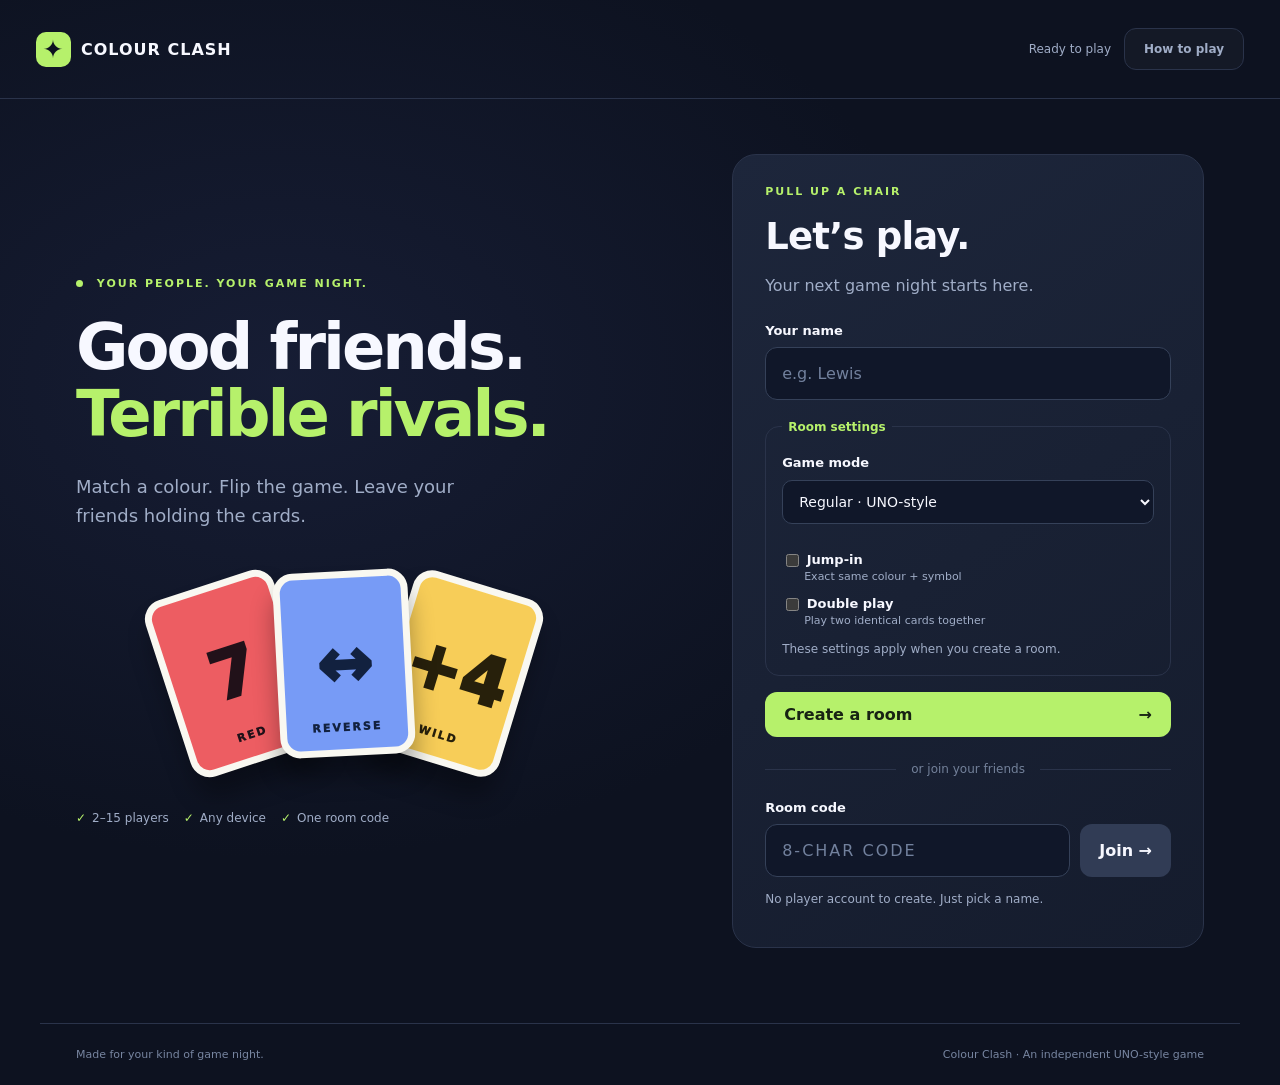
==== commit 95504aa8: "Add files via upload" ====
--- a/index.html
+++ b/index.html
@@ -3,7 +3,7 @@
 <head>
 <meta charset="utf-8"><meta name="viewport" content="width=device-width, initial-scale=1, viewport-fit=cover">
 <meta name="theme-color" content="#12182a"><meta name="apple-mobile-web-app-capable" content="yes"><meta name="apple-mobile-web-app-title" content="Colour Clash">
-<meta name="description" content="A colourful card night with your friends. Private rooms for 2+ players.">
+<meta name="description" content="A colourful card night with your friends. Private rooms for 2–15 players.">
 <link rel="manifest" href="manifest.webmanifest"><link rel="apple-touch-icon" href="icon-180.png"><link rel="icon" href="icon-192.png"><link rel="stylesheet" href="style.css">
 <title>Colour Clash · Game night, anywhere</title>
 <script src="config.js" defer></script><script src="supabase.js" defer></script><script src="app.js" defer></script>
@@ -12,14 +12,14 @@
 <header class="topbar"><a class="brand" href="./" aria-label="Colour Clash home"><span class="brandmark">✦</span> COLOUR CLASH</a><div class="topright"><span id="connection" class="status">Ready to play</span><button id="install" class="quiet" hidden>Install app</button><button id="help" class="quiet">How to play</button></div></header>
 <main>
 <section id="home" class="home">
- <div class="intro"><div class="eyebrow"><span class="dot"></span> YOUR PEOPLE. YOUR GAME NIGHT.</div><h1>Good friends.<br><span>Terrible rivals.</span></h1><p>Match a colour. Flip the game. Leave your friends holding the cards.</p><div class="hero-cards" aria-hidden="true"><div class="hero-card red">7<span>RED</span></div><div class="hero-card blue">↔<span>REVERSE</span></div><div class="hero-card yellow">+4<span>WILD</span></div></div><div class="features"><span>2+ players</span><span>Any device</span><span>One room code</span></div></div>
- <div class="entry panel"><span class="eyebrow">PULL UP A CHAIR</span><h2>Let’s play.</h2><p class="muted">Your next game night starts here.</p><label for="name">Your name</label><input id="name" maxlength="20" autocomplete="nickname" placeholder="e.g. Lewis"><fieldset class="settings"><legend>Room settings</legend><label for="mode">Game mode</label><select id="mode"><option value="regular">Regular · UNO-style</option><option value="mercy">No Mercy · UNO-style</option></select><label id="eliminationOption" class="switch" hidden><input id="eliminationSetting" type="checkbox"> Eliminate at 25 cards <small>No Mercy only · off by default</small></label><label class="switch"><input id="jumpSetting" type="checkbox"> Jump-in <small>Exact same colour + symbol</small></label><label class="switch"><input id="doubleSetting" type="checkbox"> Double play <small>Play two identical cards together</small></label><p class="small muted">These settings apply when you create a room.</p></fieldset><button id="create" class="primary big">Create a room <span>→</span></button><div class="divider">or join your friends</div><label for="code">Room code</label><div class="joinrow"><input id="code" maxlength="8" autocapitalize="characters" autocomplete="off" spellcheck="false" placeholder="8-CHAR CODE"><button id="join" class="secondary">Join →</button></div><p class="small muted">No player account to create. Just pick a name.</p><button id="resume" class="quiet" hidden>Rejoin your last room →</button><div id="setup" class="notice" hidden>The owner needs to finish setup. Open <strong>START-HERE.html</strong> in the downloaded game folder for instructions.</div></div>
+ <div class="intro"><div class="eyebrow"><span class="dot"></span> YOUR PEOPLE. YOUR GAME NIGHT.</div><h1>Good friends.<br><span>Terrible rivals.</span></h1><p>Match a colour. Flip the game. Leave your friends holding the cards.</p><div class="hero-cards" aria-hidden="true"><div class="hero-card red">7<span>RED</span></div><div class="hero-card blue">↔<span>REVERSE</span></div><div class="hero-card yellow">+4<span>WILD</span></div></div><div class="features"><span>2–15 players</span><span>Any device</span><span>One room code</span></div></div>
+ <div class="entry panel"><span class="eyebrow">PULL UP A CHAIR</span><h2>Let’s play.</h2><p class="muted">Your next game night starts here.</p><label for="name">Your name</label><input id="name" maxlength="20" autocomplete="nickname" placeholder="e.g. Lewis"><fieldset class="settings"><legend>Room settings</legend><label for="mode">Game mode</label><select id="mode"><option value="regular">Regular · UNO-style</option><option value="mercy">No Mercy · UNO-style</option></select><label class="switch"><input id="jumpSetting" type="checkbox"> Jump-in <small>Exact same colour + symbol</small></label><label class="switch"><input id="doubleSetting" type="checkbox"> Double play <small>Play two identical cards together</small></label><p class="small muted">These settings apply when you create a room.</p></fieldset><button id="create" class="primary big">Create a room <span>→</span></button><div class="divider">or join your friends</div><label for="code">Room code</label><div class="joinrow"><input id="code" maxlength="8" autocapitalize="characters" autocomplete="off" spellcheck="false" placeholder="8-CHAR CODE"><button id="join" class="secondary">Join →</button></div><p class="small muted">No player account to create. Just pick a name.</p><button id="resume" class="quiet" hidden>Rejoin your last room →</button><div id="setup" class="notice" hidden>The owner needs to finish setup. Open <strong>START-HERE.html</strong> in the downloaded game folder for instructions.</div></div>
 </section>
 <section id="room" hidden>
  <div class="roomhead"><div><div class="eyebrow">PRIVATE TABLE · <span id="count"></span></div><h1 id="roomTitle">The waiting room</h1></div><div class="roomtools"><button id="share" class="secondary">Copy invite</button><button id="leave" class="quiet">Leave room</button></div></div>
  <div class="roomcode">ROOM CODE <strong id="roomCode"></strong><span>Share the code with your friends.</span></div>
  <div id="roomSettings" class="roombadges"></div><div id="players" class="players"></div>
- <div id="lobby" class="panel lobby"><div class="eyebrow">GET EVERYONE IN</div><h2>Room for the whole group.</h2><p id="lobbyText" class="muted"></p><button id="start" class="primary big">Deal the cards →</button><p class="small muted">Seven cards each. The deck scales to your group. One winner.</p></div>
+ <div id="lobby" class="panel lobby"><div class="eyebrow">GET EVERYONE IN</div><h2>Room for the whole group.</h2><p id="lobbyText" class="muted"></p><button id="start" class="primary big">Deal the cards →</button><p class="small muted">Two decks. Seven cards each. One winner.</p></div>
  <div id="game" hidden>
   <div class="table"><div class="tabletop"><span id="turnText"></span><span id="timer"></span></div><div class="piles"><div><div class="card back"><span>✦</span></div><p>DRAW PILE</p></div><div><div id="discard"></div><p id="currentColor"></p></div></div><div id="direction" class="muted"></div><p id="event" class="event" role="status"></p></div>
   <div id="winner" class="panel winner" hidden><h2 id="winnerText"></h2><button id="rematch" class="primary">Back to lobby / rematch</button></div>
@@ -32,5 +32,5 @@
 <div id="toast" class="toast" role="alert" hidden></div>
 <dialog id="colors"><div class="eyebrow">WILD MOVE</div><h2 id="colorTitle">Choose the next colour.</h2><div class="colorchoices"><button data-color="red" class="red">Red ●</button><button data-color="yellow" class="yellow">Yellow ◆</button><button data-color="green" class="green">Green ▲</button><button data-color="blue" class="blue">Blue ■</button></div><button id="cancelColor" class="quiet">Cancel</button></dialog>
 <dialog id="targets"><h2>Swap hands with…</h2><div id="targetList" class="targetlist"></div><button id="cancelTarget" class="quiet">Cancel</button></dialog>
-<dialog id="rules"><h2>A quick table talk.</h2><p>Match the colour or symbol of the top card. Be the first to empty your hand.</p><ul><li><b>Skip</b> misses the next player. <b>Reverse</b> changes direction (acts as Skip with two players).</li><li><b>Regular:</b> draw one, then play that drawn card or pass. +2 / +4 draws skip the recipient. No penalty stacking. Wild +4 requires having no cards of the current colour.</li><li><b>No Mercy:</b> draw until a playable card, then play it. Stack an equal-or-higher draw card, or take the full penalty and miss your turn. The optional 25-card elimination rule applies only if the host enables it.</li><li><b>No Mercy extras:</b> 7 swaps hands; 0 passes everyone's hands; Discard All removes that colour; Skip All gives you another turn. There are coloured +4, Wild Reverse +4, +6, +10 and Colour Roulette cards.</li><li><b>Roulette:</b> the next player chooses a colour and draws until it appears, then misses their turn. Wild cards do not match.</li><li><b>Jump-in, if on:</b> play an exact colour-and-symbol match out of turn. Play continues from you. Not available while a draw stack or roulette is pending.</li><li><b>Double play, if on:</b> tick Play two, then select one of two identical cards. Draw amounts add; other effects happen once. After drawing, you can play only the drawn card.</li><li>Tick <b>Call ONE CARD</b> before leaving one card in the hand you are playing. Forget and you automatically draw two. Swap/pass effects do not trigger extra calls.</li><li><b>Starting order:</b> the host arranges the numbered list in the lobby. Player 1 starts. Jump-ins continue from the jumper; reverses, skips and eliminated players affect the next turn.</li><li><b>Forced pickup:</b> taking a draw-card penalty ends your turn. A normal single draw in Regular may be played immediately if legal.</li><li>Each turn lasts two minutes. On timeout, you take any pending penalty, or draw one if you have not drawn, then pass. Roulette timeout chooses red.</li></ul><p class="small muted">House-rule adaptation for 2+ players, using two decks. Finishing your hand wins immediately, before its final action. UNO calls are automatic penalties; there are no challenges or points. Online connection required.</p><h3>Add to your home screen</h3><p><b>iPhone:</b> Open in Safari → Share → Add to Home Screen → Add. Enable Open as Web App if shown.</p><p><b>Android:</b> Open in Chrome → ⋮ → Add to home screen / Install app.</p><p class="small muted">Install before joining a room. A home-screen app may have a separate player session from your browser. Keep the app open during your turn.</p><button id="closeRules" class="primary">Got it</button></dialog>
+<dialog id="rules"><h2>A quick table talk.</h2><p>Match the colour or symbol of the top card. Be the first to empty your hand.</p><ul><li><b>Skip</b> misses the next player. <b>Reverse</b> changes direction (acts as Skip with two players).</li><li><b>Regular:</b> draw one, then play that drawn card or pass. +2 / +4 draws skip the recipient. No penalty stacking. Wild +4 requires having no cards of the current colour.</li><li><b>No Mercy:</b> draw until a playable card, then play it. Stack an equal-or-higher draw card, or take the full penalty and miss your turn. At 25 cards you are eliminated.</li><li><b>No Mercy extras:</b> 7 swaps hands; 0 passes everyone's hands; Discard All removes that colour; Skip All gives you another turn. There are coloured +4, Wild Reverse +4, +6, +10 and Colour Roulette cards.</li><li><b>Roulette:</b> the next player chooses a colour and draws until it appears, then misses their turn. Wild cards do not match.</li><li><b>Jump-in, if on:</b> play an exact colour-and-symbol match out of turn. Play continues from you. Not available while a draw stack or roulette is pending.</li><li><b>Double play, if on:</b> tick Play two, then select one of two identical cards. Draw amounts add; other effects happen once. After drawing, you can play only the drawn card.</li><li>Tick <b>Call ONE CARD</b> before leaving one card in the hand you are playing. Forget and you automatically draw two. Swap/pass effects do not trigger extra calls.</li><li>Each turn lasts two minutes. On timeout, you take any pending penalty, or draw one if you have not drawn, then pass. Roulette timeout chooses red.</li></ul><p class="small muted">House-rule adaptation for 2–15 players, using two decks. Finishing your hand wins immediately, before its final action. UNO calls are automatic penalties; there are no challenges or points. Online connection required.</p><h3>Add to your home screen</h3><p><b>iPhone:</b> Open in Safari → Share → Add to Home Screen → Add. Enable Open as Web App if shown.</p><p><b>Android:</b> Open in Chrome → ⋮ → Add to home screen / Install app.</p><p class="small muted">Install before joining a room. A home-screen app may have a separate player session from your browser. Keep the app open during your turn.</p><button id="closeRules" class="primary">Got it</button></dialog>
 </body></html>
--- a/style.css
+++ b/style.css
@@ -2,48 +2,3 @@
 :root{color-scheme:dark;--bg:#0d1220;--panel:#171e30;--line:#2a334a;--text:#f7f8ff;--muted:#a0adc7;--accent:#b6f16b}*{box-sizing:border-box}body{margin:0;background:radial-gradient(ellipse at 22% 35%,#20284980,transparent 48%),var(--bg);color:var(--text);font-family:Inter,ui-sans-serif,system-ui,-apple-system,BlinkMacSystemFont,"Segoe UI",sans-serif;min-height:100vh}button,input{font:inherit}button{cursor:pointer;border:0;border-radius:12px;padding:13px 19px;font-weight:750;transition:transform .15s,background .15s}button:hover:not(:disabled){transform:translateY(-2px)}button:disabled{opacity:.42;cursor:not-allowed}button:focus-visible,a:focus-visible,input:focus-visible{outline:3px solid #b6f16b;outline-offset:4px}[hidden]{display:none!important}.topbar{max-width:1300px;margin:auto;padding:28px 36px;display:flex;align-items:center;justify-content:space-between;border-bottom:1px solid var(--line);gap:12px}.brand{font-size:16px;letter-spacing:1px;font-weight:900;display:flex;align-items:center;gap:10px;color:inherit;text-decoration:none}.brandmark{background:var(--accent);color:var(--bg);font-size:25px;border-radius:10px;width:35px;height:35px;display:grid;place-items:center}.topright{display:flex;align-items:center;gap:13px}.status{font-size:12px;color:var(--muted)}main{max-width:1200px;margin:auto;padding:55px 36px}.home{display:grid;grid-template-columns:1.2fr 1fr;gap:90px;align-items:center;min-height:610px}.eyebrow{font-size:11px;font-weight:800;letter-spacing:2px;color:var(--accent)}.dot{display:inline-block;width:7px;height:7px;border-radius:50%;background:var(--accent);margin-right:8px}h1{font-size:clamp(40px,5vw,68px);line-height:1.06;letter-spacing:-3px;margin:24px 0}h1 span{color:var(--accent)}h2{font-size:27px;letter-spacing:-.8px;margin:12px 0}.intro>p{font-size:18px;line-height:1.6;max-width:390px;color:var(--muted)}.hero-cards{height:245px;display:flex;justify-content:center;align-items:center;margin:20px 30px 15px 0}.hero-card{width:135px;height:185px;border:7px solid #f9f8f1;border-radius:20px;display:flex;align-items:center;justify-content:center;position:relative;box-shadow:0 20px 25px #0005;font-size:67px;font-weight:950}.hero-card span{position:absolute;bottom:15px;font-size:11px;letter-spacing:2px}.hero-card:first-child{transform:rotate(-18deg);margin-right:-23px}.hero-card:nth-child(2){transform:rotate(-3deg) translateY(-10px);z-index:1}.hero-card:last-child{transform:rotate(17deg);margin-left:-23px}.red{background:#ed5d62;color:#211119}.yellow{background:#f7cd58;color:#27200b}.green{background:#78d5a3;color:#0d2820}.blue{background:#779bf6;color:#12213f}.wild{background:conic-gradient(from 30deg,#779bf6,#78d5a3,#f7cd58,#ed5d62,#779bf6);color:#141a29}.features{display:flex;gap:15px;color:var(--muted);font-size:12px}.features span:before{content:'✓';color:var(--accent);margin-right:6px}.panel{background:linear-gradient(145deg,#1d263b,#151c2d);border:1px solid var(--line);border-radius:24px;padding:32px}.entry h2{font-size:37px;margin-top:16px}.muted{color:var(--muted)}p{line-height:1.55}.small{font-size:12px;line-height:1.7}.entry label{display:block;margin:24px 0 9px;font-size:13px;font-weight:700}input:not([type=checkbox]){width:100%;min-width:0;padding:16px;border:1px solid #354159;border-radius:12px;background:#101729;color:var(--text);font-size:16px}input::placeholder{color:#72819d}.primary{background:var(--accent);color:#172313}.secondary{background:#313c55;color:#f7f8ff}.quiet{background:#ffffff07;color:var(--muted);border:1px solid var(--line);font-size:12px}.big{width:100%;margin-top:16px;display:flex;justify-content:space-between;align-items:center}.divider{display:flex;align-items:center;gap:15px;color:#73819a;font-size:12px;margin-top:25px}.divider:before,.divider:after{content:'';height:1px;flex:1;background:var(--line)}.joinrow{display:flex;gap:10px}.joinrow button{white-space:nowrap}#code{text-transform:uppercase;letter-spacing:2px}.notice{background:#493d22;border:1px solid #856f35;padding:13px;margin-top:16px;border-radius:12px;font-size:13px}footer{max-width:1200px;margin:20px auto 0;padding:24px 36px;border-top:1px solid var(--line);font-size:11px;color:#7785a0;display:flex;justify-content:space-between;gap:15px}.roomhead{display:flex;justify-content:space-between;align-items:center;gap:12px}.roomhead h1{font-size:38px;letter-spacing:-1.5px;margin:12px 0 22px}.roomtools{display:flex;gap:10px}.roomcode{display:flex;gap:18px;align-items:center;font-size:11px;color:var(--muted);letter-spacing:1px}.roomcode strong{font-size:24px;color:var(--accent);letter-spacing:4px}.roomcode span{letter-spacing:0}.players{display:flex;gap:10px;overflow-x:auto;padding:22px 2px}.player{min-width:110px;background:var(--panel);padding:12px;border-radius:14px;border:1px solid var(--line)}.player.active{border-color:var(--accent);background:#263527}.player .avatar{display:inline-grid;place-items:center;width:26px;height:26px;border-radius:50%;background:#35445e;margin-right:6px;font-size:12px;font-weight:800}.player b{font-size:13px;overflow-wrap:anywhere}.player p{margin:8px 0 0;font-size:11px;color:var(--muted)}.lobby{text-align:center;padding:55px 25px}.lobby .big{max-width:290px;margin:25px auto 15px}.table{border:1px solid #354d48;background:radial-gradient(ellipse,#24403c,#172f30 60%,#142b2b);border-radius:28px;min-height:330px;text-align:center;padding:22px 30px;box-shadow:inset 0 0 0 7px #ffffff03}.tabletop{display:flex;justify-content:space-between;font-size:13px;color:#daead8;font-weight:750}.piles{display:flex;gap:55px;justify-content:center;margin:25px 0 8px}.piles p{font-size:10px;font-weight:850;letter-spacing:2px}.card{width:92px;height:133px;border:5px solid #f4f4eb;border-radius:13px;display:inline-flex;align-items:center;justify-content:center;font-size:33px;font-weight:950;box-shadow:0 7px 10px #0003;position:relative;flex-shrink:0}.card small{position:absolute;bottom:9px;font-size:9px;letter-spacing:.6px}.card .corner{position:absolute;left:6px;top:6px;font-size:13px}.card.back{background:repeating-linear-gradient(45deg,#273f50,#273f50 5px,#1d3443 5px,#1d3443 10px);color:var(--accent)}.card.back span{font-size:60px}.event{font-size:13px;color:#dde9d9;margin-bottom:0;min-height:21px}.handhead{display:flex;align-items:center;justify-content:space-between;gap:15px;margin-top:25px}.handhead h2{font-size:22px}.handhead h2 span{font-size:13px;color:var(--muted);font-weight:500;margin-left:8px}.handhead .muted{font-size:12px}.actions{display:flex;align-items:center;gap:10px}.uno{font-size:12px;background:#263427;color:#b6f16b;border:1px solid #405e32;border-radius:10px;padding:12px;white-space:nowrap}input[type=checkbox]{accent-color:#b6f16b;vertical-align:middle}.hand{display:flex;gap:10px;overflow-x:auto;padding:23px 4px 25px;min-height:183px}.hand .card{padding:0}.hand .card:disabled{opacity:.45}.hand .card:not(:disabled){box-shadow:0 0 0 2px #b6f16b,0 8px 12px #0005}.winner{text-align:center;margin-top:20px;border-color:var(--accent)}dialog{width:min(520px,92vw);border:1px solid #46516d;border-radius:24px;background:#1b2337;color:var(--text);padding:30px;max-height:85dvh}dialog::backdrop{background:#020711bb;backdrop-filter:blur(7px)}dialog p,dialog li{color:var(--muted);line-height:1.7;font-size:14px}dialog li{margin:8px 0}dialog ul{padding-left:20px}.colorchoices{display:grid;grid-template-columns:1fr 1fr;gap:10px;margin:24px 0}.toast{position:fixed;bottom:25px;left:50%;transform:translateX(-50%);background:#faf4e6;color:#192132;border-radius:14px;padding:16px 24px;box-shadow:0 12px 40px #0008;width:max-content;max-width:90vw;z-index:20;font-size:14px}body.waiting{cursor:progress}@media(max-width:800px){.home{gap:35px;grid-template-columns:1fr 1fr}main{padding:35px 22px}.topbar{padding:20px 22px}.intro h1{font-size:48px}.hero-card{width:100px;height:145px;font-size:48px}.hero-cards{height:200px}.features{flex-wrap:wrap;gap:10px}.panel{padding:24px}.status{display:none}.handhead{align-items:flex-start;flex-direction:column}.actions{width:100%;flex-wrap:wrap}.roomtools{flex-wrap:wrap}.roomcode span{display:none}}@media(max-width:580px){.home{grid-template-columns:1fr;gap:25px;min-height:0}.intro h1{font-size:48px;margin:20px 0}.intro>p{font-size:16px}.hero-cards{height:170px;margin:15px auto}.hero-card{width:100px;height:139px;font-size:48px}.features{justify-content:center}.entry{margin-top:8px}.brand{font-size:12px;letter-spacing:.5px}.topright{gap:5px}.topright .quiet{font-size:10px;padding:10px}.topbar{padding:16px}.brandmark{width:28px;height:28px;font-size:22px}main{padding:25px 16px}.roomhead{align-items:flex-start}.roomhead h1{font-size:28px}.roomtools{max-width:120px;justify-content:flex-end}.roomtools button{font-size:11px;padding:10px}.roomcode{gap:10px}.roomcode strong{font-size:21px}.table{padding:20px 14px;border-radius:21px}.piles{gap:42px}.tabletop{font-size:12px}.hand{margin-right:-16px}.card{width:82px;height:119px}.actions button{padding:12px;font-size:12px}.uno{padding:11px;font-size:11px}footer{padding:22px 16px;flex-direction:column;font-size:10px}.handhead h2{margin-top:0}}@media(prefers-reduced-motion:reduce){*{transition:none!important}}
 
 .settings{border:1px solid var(--line);border-radius:14px;margin:20px 0 0;padding:16px}.settings legend{font-size:12px;color:var(--accent);font-weight:700;padding:0 6px}.settings label{margin:5px 0 10px}.settings select{width:100%;background:#101729;color:var(--text);border:1px solid #354159;border-radius:10px;padding:12px;font:inherit;font-size:14px;margin-bottom:15px}.settings .switch{font-size:13px;margin:12px 0}.switch small{display:block;font-weight:400;color:var(--muted);margin-left:22px;font-size:11px}.settings p{margin-bottom:0}.roombadges{display:flex;flex-wrap:wrap;gap:8px;margin-top:15px}.roombadges span{font-size:11px;padding:6px 10px;background:#242e45;color:#c6d4ec;border-radius:6px}.player.out{opacity:.45}.targetlist{display:grid;gap:9px;margin:20px 0;max-height:45vh;overflow:auto}.card.long{font-size:24px}.entry{padding-top:25px;padding-bottom:25px}.intro{align-self:center}.handhead{flex-wrap:wrap}.actions{flex-wrap:wrap}.handhead .actions{max-width:650px}
-
-/* Visual update v2: printed card faces and public player hands. */
-.players{display:grid;grid-template-columns:repeat(auto-fit,minmax(120px,1fr));gap:12px;overflow:visible;padding:24px 0;align-items:stretch}
-.player{min-width:0;position:relative;display:flex;flex-direction:column;align-items:center;text-align:center;background:linear-gradient(160deg,#222d46,#161f32);padding:14px 9px 8px;border:1px solid #35405a;border-radius:18px;box-shadow:0 8px 20px #0002;transition:border-color .2s,background .2s}
-.player-name{display:block;width:100%;font-size:14px!important;line-height:1.3;color:#f8faff;overflow-wrap:anywhere;min-height:18px}
-.player-role{font-size:9px;letter-spacing:1.2px;color:#91a2c0;margin-top:5px;min-height:12px}
-.player.me .player-role{color:#b6f16b}.player.active{border-color:#b6f16b;background:linear-gradient(155deg,#314335,#172b29);box-shadow:0 0 0 1px #b6f16b55,0 8px 22px #0003}
-.player.active:before{content:'';position:absolute;top:-4px;left:calc(50% - 12px);width:24px;height:5px;border-radius:5px;background:#b6f16b;box-shadow:0 0 15px #b6f16b77}
-.opponent-hand{position:relative;width:105px;height:67px;margin:9px 0 6px}
-.mini-card{position:absolute;left:calc(50% - 18px);top:6px;width:36px;height:51px;border:2px solid #ecedf3;border-radius:6px;background:repeating-linear-gradient(135deg,#2c4463 0px,#2c4463 3px,#23334e 3px,#23334e 7px);color:#d2f494;display:grid;place-items:center;font-size:22px;box-shadow:0 2px 5px #0005;transform:translate(var(--fan-x),var(--fan-y)) rotate(var(--fan-angle));transform-origin:50% 95%}
-.mini-card:after{content:'';position:absolute;inset:4px;border:1px solid #bdc9dc55;border-radius:3px}
-.player-count{display:flex;justify-content:center;align-items:baseline;gap:5px;min-height:27px;font-size:12px;color:#bac8df;line-height:1.2}
-.player-count strong{color:#fff;font-size:23px;letter-spacing:-.6px}.player.last-card .player-count strong,.player.last-card .player-turn{color:#ffcb6d}
-.player-turn{display:block;font-size:9px;font-weight:850;letter-spacing:1px;line-height:1.5;margin-top:5px;color:#b6f16b;min-height:14px}
-.player.out{opacity:.62}.empty-hand{display:grid;place-items:center;height:60px;font-size:13px;letter-spacing:2px;font-weight:850;color:#a6b3ce}
-.lobby-avatar{width:44px;height:44px;border-radius:15px;background:linear-gradient(135deg,#49648b,#2e3e5d);display:grid;place-items:center;font-size:21px;font-weight:800;margin:13px 0}.player:not(.active) .player-turn{color:#b6f16b}
-.card.face{isolation:isolate;overflow:hidden;width:108px;height:156px;border:5px solid #f4f3ed;border-radius:16px;color:white;background:linear-gradient(145deg,var(--card-light),var(--card-dark));box-shadow:0 2px 0 #9cabc2,0 9px 16px #0005,inset 0 0 0 1px #ffffff40;font-weight:950;padding:0}
-.card.red{--card-light:#ff525d;--card-dark:#ba1736;--card-ink:#ae1730}.card.yellow{--card-light:#ffd246;--card-dark:#e19a08;--card-ink:#885907}.card.green{--card-light:#30c98d;--card-dark:#087950;--card-ink:#08734f}.card.blue{--card-light:#459bff;--card-dark:#2252cb;--card-ink:#2453bb}
-.card.face:after{content:'';position:absolute;inset:0;pointer-events:none;z-index:5;background:linear-gradient(130deg,#ffffff24 0,transparent 40%,transparent 75%,#00000010);border-radius:9px}
-.card-oval{position:absolute;z-index:-1;width:82%;height:74%;border-radius:50%;transform:rotate(29deg);background:#fff8e8;box-shadow:inset 0 0 0 3px #ffffff80;top:12%;left:9%}
-.card-center{position:relative;z-index:1;display:flex;flex-direction:column;align-items:center;justify-content:center;line-height:1;font-size:66px;letter-spacing:-4px;font-style:italic;font-weight:950;color:var(--card-ink);text-shadow:2px 2px 0 #fff,4px 4px 0 #15234225;transform:rotate(-8deg);padding-bottom:7px}
-.card.face .corner{position:absolute;z-index:3;top:6px;left:7px;display:flex;flex-direction:column;align-items:center;line-height:1;gap:2px;color:#fff;font-size:19px;letter-spacing:-1px;text-shadow:1px 1px 0 #0003}
-.card.face .corner i{font-size:8px;font-style:normal;letter-spacing:0}.card.face .corner.opposite{top:auto;left:auto;bottom:6px;right:7px;transform:rotate(180deg)}
-.card.face .card-caption{position:absolute;z-index:2;bottom:21px;left:4px;right:4px;font-size:8px;letter-spacing:.3px;line-height:1.1;text-align:center;color:#fff;font-weight:850;text-shadow:0 1px 3px #0007}
-.card-icon{width:59px;height:59px;display:block;filter:drop-shadow(2px 2px 0 #ffffffaa)}.card-icon svg{width:100%;height:100%;display:block}
-.card.face.wild{--card-ink:#172439;background:linear-gradient(150deg,#253247,#0c1221)}
-.card.wild .card-oval{background:conic-gradient(from -30deg,#ff515d 0 25%,#ffd24d 25% 50%,#31ce94 50% 75%,#509eff 75% 100%);box-shadow:inset 0 0 0 3px #ffffff66}
-.card.wild .card-center{color:#fff;text-shadow:2px 2px 0 #172439,-1px -1px 0 #172439,3px 3px 0 #172439;font-size:45px;letter-spacing:-3px;font-style:normal;transform:rotate(-8deg)}
-.card.wild.long .card-center{font-size:41px}.card.reverse-draw .card-center{font-size:36px;gap:0;padding-bottom:17px}.card.reverse-draw .card-icon{height:34px;width:46px;filter:drop-shadow(1px 1px 0 #172439)}
-.card.wild .corner{font-size:15px}.card.wild .card-caption{bottom:22px;font-size:7px}.roulette-wheel{display:grid;place-items:center;width:53px;height:53px;border-radius:50%;background:#152034;border:3px solid #fff;box-shadow:0 3px 7px #0004;font-size:40px;letter-spacing:0}
-.card.back{width:108px;height:156px;border:5px solid #e7eaf1;border-radius:16px;background:repeating-linear-gradient(135deg,#2c4463 0px,#2c4463 5px,#23334e 5px,#23334e 10px);box-shadow:3px 3px 0 #62708a,6px 6px 0 #d2d9e5,9px 9px 0 #33435a,0 13px 20px #0005;overflow:hidden}
-.card.back:before{content:'';position:absolute;inset:8px;border:1px solid #b6f16b80;border-radius:8px}.card.back span{font-size:63px;color:#c0ed86;text-shadow:0 2px 10px #060f2780}.card.back:after{content:'COLOUR CLASH';position:absolute;bottom:19px;font-size:8px;letter-spacing:1px;color:#d4e4f8}
-.hand{gap:13px;min-height:210px;align-items:center;padding-top:22px;scroll-snap-type:x proximity}.hand .card{scroll-snap-align:start;transition:transform .16s,box-shadow .16s,filter .16s;touch-action:manipulation}.hand .card:disabled{opacity:1;filter:saturate(.8) brightness(.79);box-shadow:0 2px 0 #778297,0 6px 10px #0003}
-.hand .card.playable:not(:disabled){box-shadow:0 0 0 2px #b6f16b,0 0 16px #b6f16b18,0 10px 15px #0006;transform:translateY(-3px)}
-.hand .card.playable:hover:not(:disabled){transform:translateY(-10px) rotate(-2deg);box-shadow:0 0 0 3px #b6f16b,0 13px 22px #0006}.hand .card:focus-visible{outline:3px solid #fff;outline-offset:4px}
-.piles{gap:65px;margin-top:25px}.table{min-height:340px}.roomhead h1{font-size:32px}.handhead h2{font-size:24px}
-@media(min-width:1100px){.players{grid-template-columns:repeat(auto-fit,minmax(124px,1fr))}.players:has(.player:nth-child(9)){grid-template-columns:repeat(8,minmax(0,1fr))}}
-@media(max-width:800px){.players{grid-template-columns:repeat(auto-fit,minmax(106px,1fr));gap:10px}.player-name{font-size:13px!important}.opponent-hand{width:96px}.roomhead h1{font-size:29px}}
-@media(max-width:580px){.players{grid-template-columns:repeat(3,minmax(0,1fr));padding:17px 0;gap:8px}.players:has(.player:nth-child(2):last-child){grid-template-columns:repeat(2,minmax(0,1fr))}.player{padding:10px 5px 5px;border-radius:14px}.player-name{font-size:12px!important}.player-role{font-size:8px;letter-spacing:.6px}.opponent-hand{height:57px;width:87px;margin:6px 0 4px}.mini-card{width:30px;height:44px;left:calc(50% - 15px);font-size:18px}.player-count{font-size:10px;min-height:23px;gap:4px}.player-count strong{font-size:20px}.player-turn{font-size:8px;margin-top:3px}.empty-hand{height:50px}.lobby-avatar{margin:10px 0;width:35px;height:35px;border-radius:10px;font-size:17px}.roomhead h1{font-size:25px}.roomcode strong{font-size:19px}.card.face,.card.back{width:90px;height:130px;border-width:4px;border-radius:13px}.card-center{font-size:57px}.card-icon{width:51px;height:51px}.card.face .corner{font-size:16px;top:5px;left:5px}.card.face .corner.opposite{bottom:5px;right:5px;top:auto;left:auto}.card.face .card-caption{font-size:6.5px;bottom:18px}.card.wild .card-center{font-size:38px}.card.wild.long .card-center{font-size:34px}.card.wild .corner{font-size:13px}.card.wild .card-caption{font-size:6px;bottom:18px}.card.reverse-draw .card-center{font-size:30px;padding-bottom:15px}.card.reverse-draw .card-icon{height:28px;width:38px}.roulette-wheel{width:43px;height:43px;font-size:33px}.hand{min-height:178px;gap:11px}.piles{gap:45px;margin:20px 0 8px}.table{min-height:305px;padding:18px 12px}.card.back span{font-size:53px}.card.back:after{font-size:6px;bottom:16px}.handhead h2{font-size:21px}.roomtools button{padding:9px}.roomhead{gap:8px}}
-@media(prefers-reduced-motion:reduce){.hand .card,.player{transition:none}.hand .card.playable:hover:not(:disabled){transform:none}}
-
-.card.draw-numeric:not(.wild) .card-center{font-size:49px;letter-spacing:-4px}
-.card.face .card-caption{background:#111e32c9;padding:3px 4px;border-radius:4px;left:12px;right:12px;bottom:22px;font-size:6.5px;letter-spacing:.3px;text-shadow:none}
-.order-controls{display:flex;gap:6px;margin-top:6px;width:100%;justify-content:center}.order-button{background:#34455f;color:#dfeafd;border:1px solid #536681;padding:5px 14px;min-height:34px;border-radius:8px;font-size:17px}.order-button:disabled{opacity:.25}.order-button:hover:not(:disabled){background:#4d634a;color:#dfffbb}
-@media(max-width:580px){.card.draw-numeric:not(.wild) .card-center{font-size:40px;letter-spacing:-3px}.card.face .card-caption{left:8px;right:8px;bottom:19px;font-size:5.6px;padding:2px}.order-button{min-height:36px;padding:5px 12px}}
